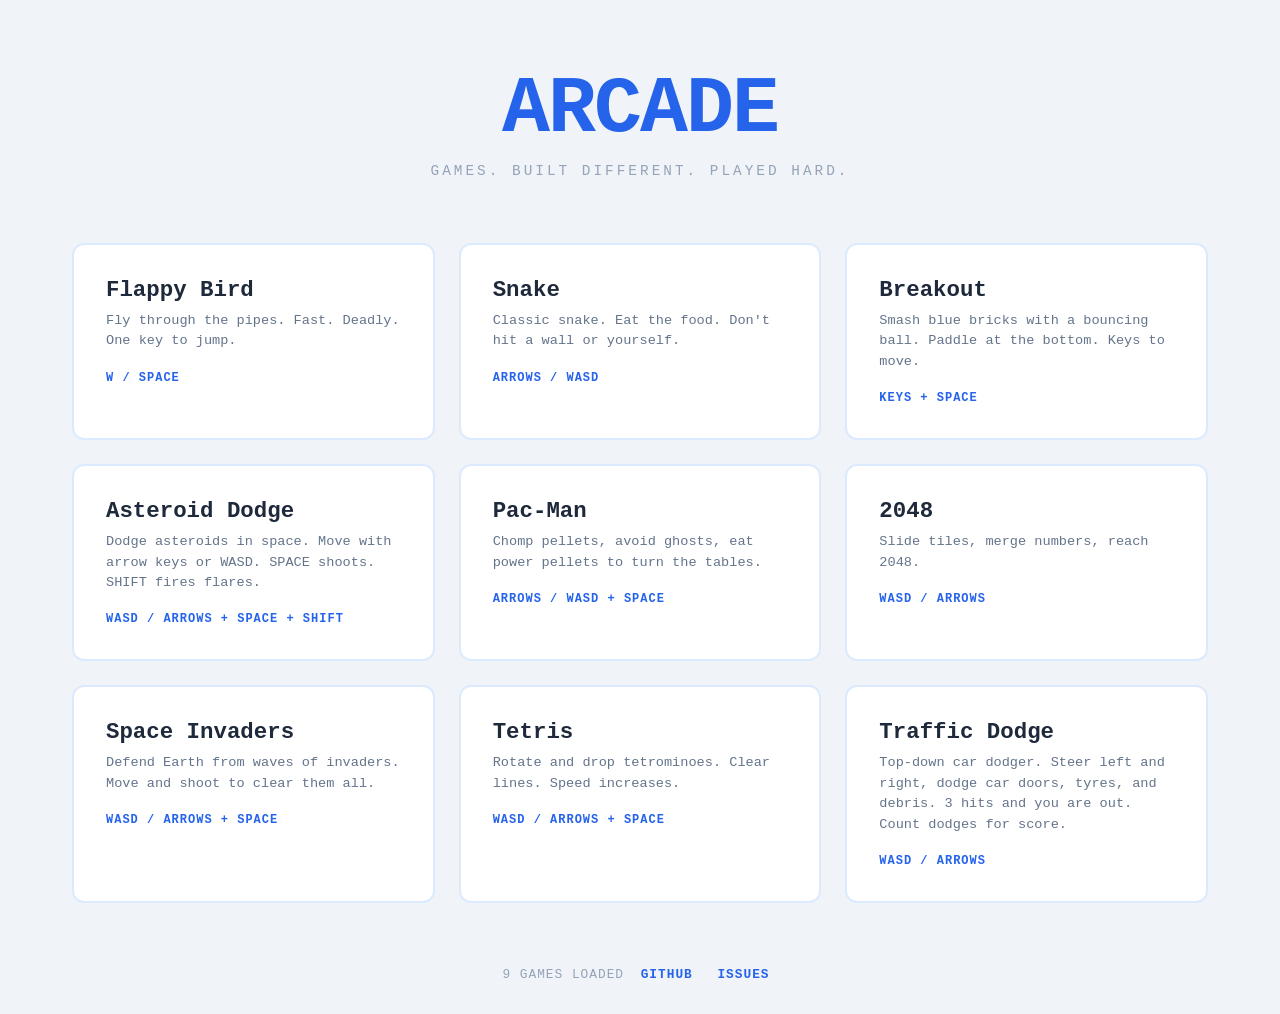
==== index.html @ a3c1da1e "The arcade: a small collection of browser games" ====
<!DOCTYPE html>
<html lang="en">
<head>
<meta charset="UTF-8">
<meta name="viewport" content="width=device-width, initial-scale=1.0">
<title>ARCADE</title>
<link rel="stylesheet" href="styles.css">
<link rel="icon" type="image/svg+xml" href="favicon.svg">
</head>
<body>
<header>
  <h1>ARCADE</h1>
  <p class="tagline">games. built different. played hard.</p>
</header>
<main id="game-grid"></main>
<footer>
  <span id="game-count"></span> games loaded
  <span class="footer-links">
    <a href="https://github.com/usually-broken/arcade" target="_blank">GitHub</a>
    <a href="https://github.com/usually-broken/arcade/issues" target="_blank">Issues</a>
  </span>
</footer>
<script src="script.js"></script>
</body>
</html>
---- styles.css ----
* { margin: 0; padding: 0; box-sizing: border-box; }

body {
  background: #f0f4f8;
  color: #1e293b;
  font-family: 'Courier New', monospace;
  min-height: 100vh;
  overflow-x: hidden;
}

header {
  text-align: center;
  padding: 4rem 1rem 2rem;
}

header h1 {
  font-size: clamp(2.5rem, 8vw, 5rem);
  font-weight: 700;
  color: #2563eb;
  letter-spacing: -2px;
  text-transform: uppercase;
}

.tagline {
  margin-top: 0.5rem;
  color: #94a3b8;
  font-size: 0.9rem;
  letter-spacing: 3px;
  text-transform: uppercase;
}

#game-grid {
  display: grid;
  grid-template-columns: repeat(auto-fill, minmax(280px, 1fr));
  gap: 1.5rem;
  padding: 2rem;
  max-width: 1200px;
  margin: 0 auto;
}

.game-card {
  background: #ffffff;
  border: 2px solid #dbeafe;
  border-radius: 12px;
  padding: 2rem;
  cursor: pointer;
  transition: all 0.2s ease;
  position: relative;
  overflow: hidden;
  text-decoration: none;
  color: inherit;
  display: block;
}

.game-card:hover {
  border-color: #60a5fa;
  transform: translateY(-4px);
  box-shadow: 0 8px 30px rgba(37, 99, 235, 0.15);
}

.game-card .play-badge {
  position: absolute;
  top: 1rem;
  right: 1rem;
  background: #60a5fa;
  color: #fff;
  font-size: 0.7rem;
  font-weight: 700;
  padding: 4px 10px;
  border-radius: 4px;
  text-transform: uppercase;
  letter-spacing: 1px;
  opacity: 0;
  transform: translateX(10px);
  transition: all 0.2s ease;
}

.game-card:hover .play-badge {
  opacity: 1;
  transform: translateX(0);
}

.game-card h2 {
  font-size: 1.4rem;
  font-weight: 700;
  color: #1e293b;
  margin-bottom: 0.5rem;
}

.game-card .description {
  color: #64748b;
  font-size: 0.85rem;
  line-height: 1.5;
  margin-bottom: 1rem;
}

.game-card .controls {
  color: #2563eb;
  font-size: 0.75rem;
  text-transform: uppercase;
  letter-spacing: 1px;
  font-weight: 700;
}

footer {
  text-align: center;
  padding: 2rem;
  color: #94a3b8;
  font-size: 0.8rem;
  letter-spacing: 1px;
  text-transform: uppercase;
}

.footer-links a {
  color: #2563eb;
  text-decoration: none;
  margin: 0 0.5rem;
  font-weight: 700;
}

.footer-links a:hover {
  text-decoration: underline;
}

.loading {
  display: inline-block;
  width: 20px;
  height: 20px;
  border: 3px solid #e2e8f0;
  border-top-color: #2563eb;
  border-radius: 50%;
  animation: spin 0.8s linear infinite;
}

@keyframes spin {
  to { transform: rotate(360deg); }
}
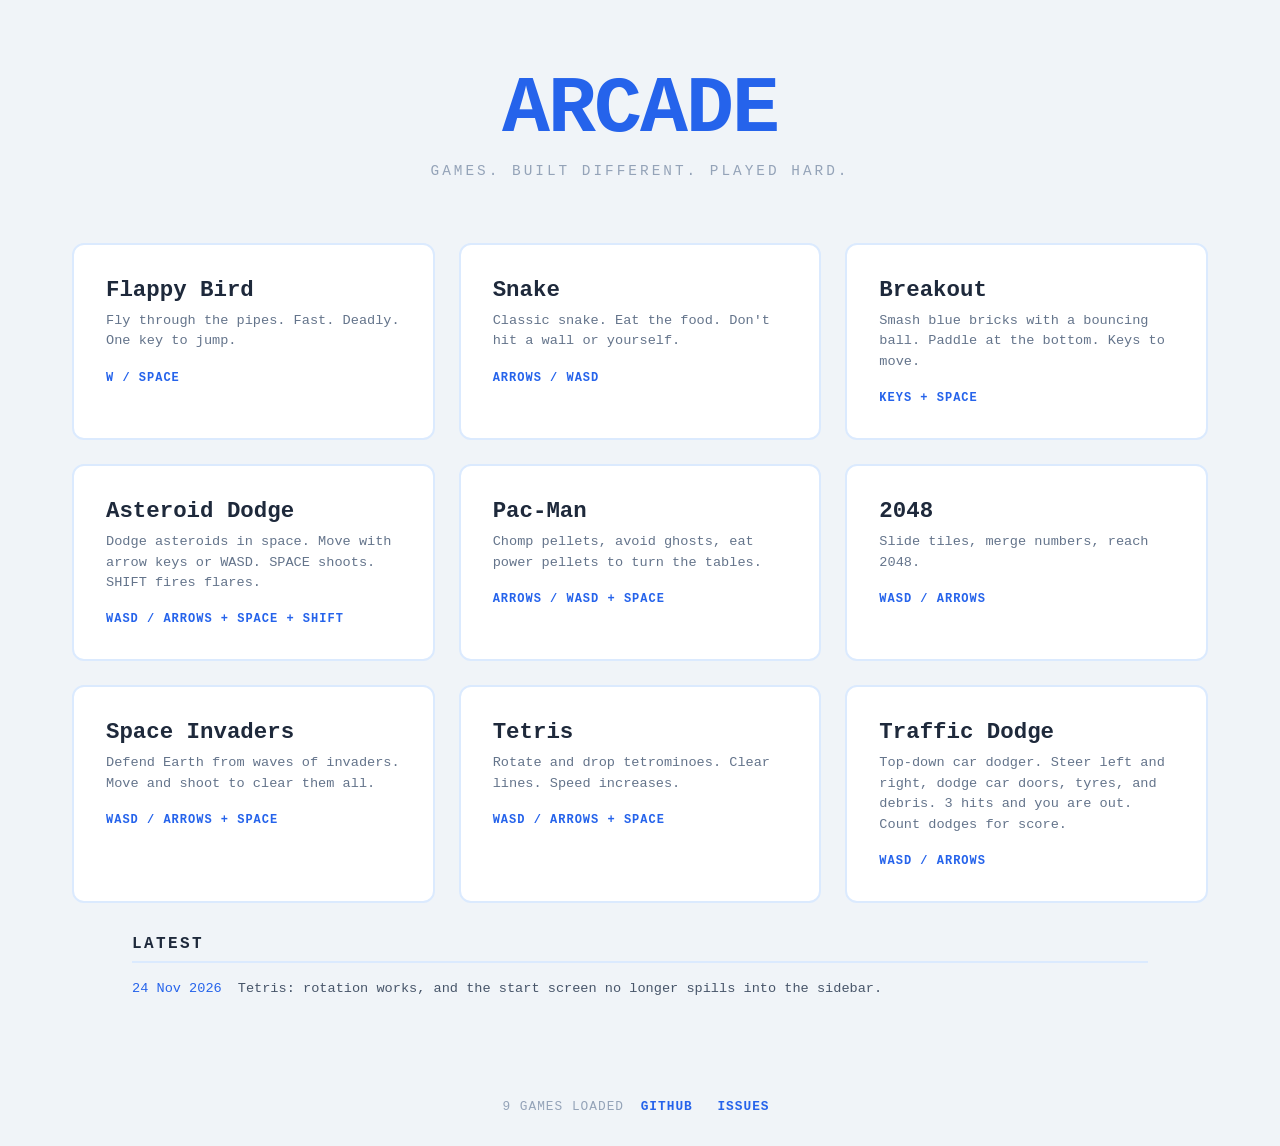
==== commit d347f035: "Add a Latest section that says what changed" ====
--- a/index.html
+++ b/index.html
@@ -13,6 +13,12 @@
   <p class="tagline">games. built different. played hard.</p>
 </header>
 <main id="game-grid"></main>
+
+<section id="latest" aria-labelledby="latest-heading">
+  <h2 id="latest-heading">Latest</h2>
+  <ul id="latest-list"></ul>
+</section>
+
 <footer>
   <span id="game-count"></span> games loaded
   <span class="footer-links">
--- a/styles.css
+++ b/styles.css
@@ -134,4 +134,40 @@
 
 @keyframes spin {
   to { transform: rotate(360deg); }
-}+}
+/* Latest: what changed, in one line each. */
+#latest {
+  max-width: 1080px;
+  margin: 0 auto 4rem;
+  padding: 0 2rem;
+  font-family: 'Courier New', monospace;
+}
+
+#latest h2 {
+  font-size: 1rem;
+  letter-spacing: 0.15em;
+  text-transform: uppercase;
+  color: #1e293b;
+  border-bottom: 2px solid #dbeafe;
+  padding-bottom: 0.5rem;
+  margin-bottom: 0.75rem;
+}
+
+#latest ul {
+  list-style: none;
+  margin: 0;
+  padding: 0;
+}
+
+#latest li {
+  display: flex;
+  gap: 1rem;
+  padding: 0.4rem 0;
+  font-size: 0.85rem;
+  color: #475569;
+}
+
+#latest .when {
+  color: #2563eb;
+  white-space: nowrap;
+}
